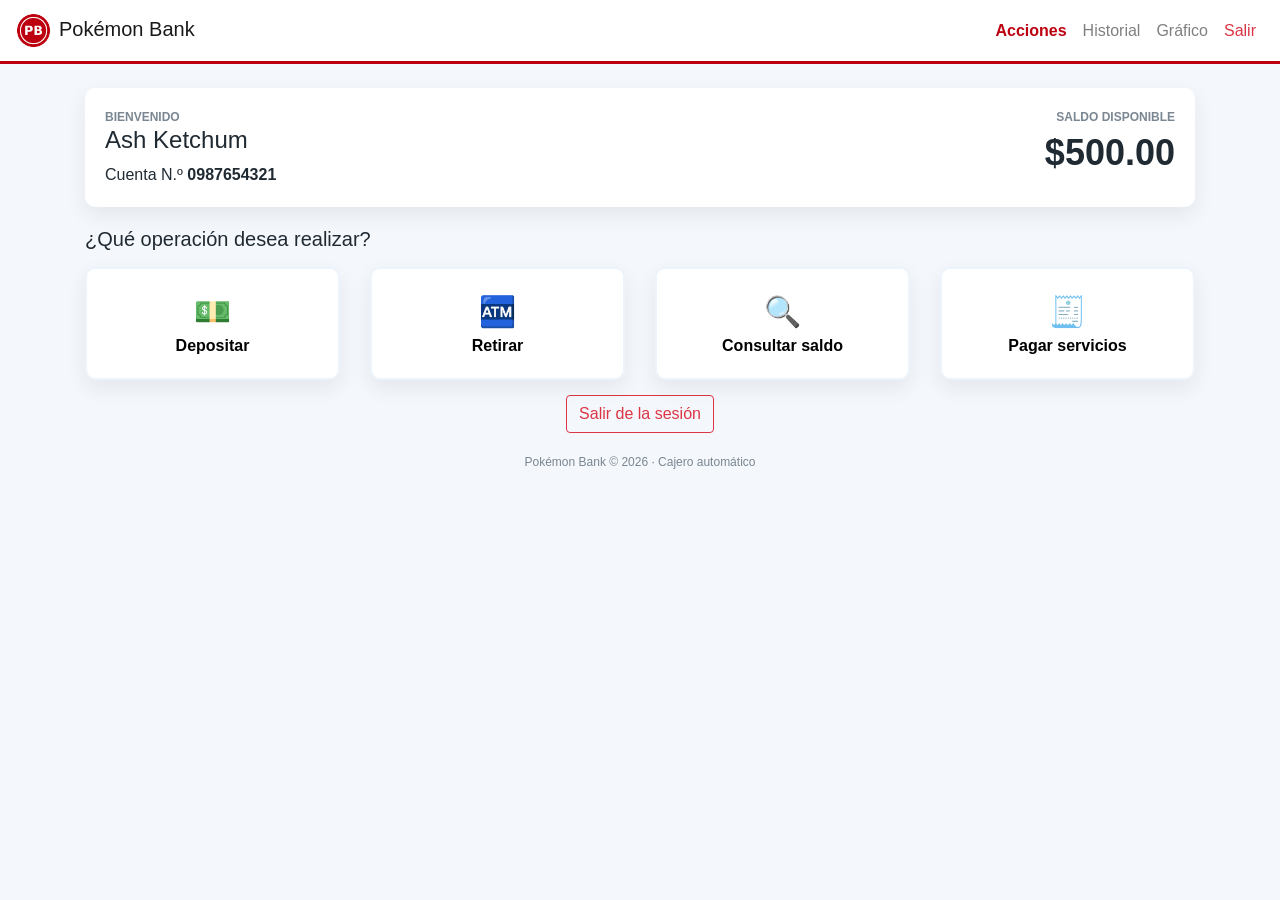
==== acciones.html @ d7a3fba0 "Pantalla de acciones con depositar, retirar, consultar saldo y pagar servicios" ====
<!DOCTYPE html>
<html lang="es">
<head>
  <meta charset="UTF-8">
  <meta name="viewport" content="width=device-width, initial-scale=1.0">
  <title>Pokémon Bank | Acciones</title>
  <link rel="icon" href="images/logo.png">
  <link rel="stylesheet" href="https://cdn.jsdelivr.net/npm/bootstrap@4.6.2/dist/css/bootstrap.min.css">
  <link rel="stylesheet" href="css/styles.css">
</head>
<body>

  <!-- Menú de navegación (se repite en las pantallas internas) -->
  <nav class="navbar navbar-expand-md navbar-light">
    <a class="navbar-brand" href="acciones.html"><img src="images/logo.png" alt="Logo">Pokémon Bank</a>
    <button class="navbar-toggler" type="button" data-toggle="collapse" data-target="#menu">
      <span class="navbar-toggler-icon"></span>
    </button>
    <div class="collapse navbar-collapse" id="menu">
      <ul class="navbar-nav ml-auto">
        <li class="nav-item"><a class="nav-link active" href="acciones.html">Acciones</a></li>
        <li class="nav-item"><a class="nav-link" href="historial.html">Historial</a></li>
        <li class="nav-item"><a class="nav-link" href="grafico.html">Gráfico</a></li>
        <li class="nav-item"><a class="nav-link text-danger" href="index.html">Salir</a></li>
      </ul>
    </div>
  </nav>

  <!-- PANTALLA 2: ACCIONES -->
  <main class="container mt-4">

    <!-- Datos del dueño de la cuenta -->
    <div class="tarjeta">
      <div class="row">
        <div class="col-md-6">
          <p class="etiqueta mb-0">Bienvenido</p>
          <h2 class="h4">Ash Ketchum</h2>
          <p class="mb-0">Cuenta N.º <strong>0987654321</strong></p>
        </div>
        <div class="col-md-6 text-md-right mt-3 mt-md-0">
          <p class="etiqueta mb-0">Saldo disponible</p>
          <p class="saldo mb-0">$500.00</p>
        </div>
      </div>
    </div>

    <h3 class="h5 mb-3">¿Qué operación desea realizar?</h3>

    <!-- Botones de transacciones: cada uno abre su ventana (modal) -->
    <div class="row">
      <div class="col-6 col-md-3">
        <button class="btn-accion" data-toggle="modal" data-target="#modalDeposito"><span>💵</span>Depositar</button>
      </div>
      <div class="col-6 col-md-3">
        <button class="btn-accion" data-toggle="modal" data-target="#modalRetiro"><span>🏧</span>Retirar</button>
      </div>
      <div class="col-6 col-md-3">
        <button class="btn-accion" data-toggle="modal" data-target="#modalSaldo"><span>🔍</span>Consultar saldo</button>
      </div>
      <div class="col-6 col-md-3">
        <button class="btn-accion" data-toggle="modal" data-target="#modalServicios"><span>🧾</span>Pagar servicios</button>
      </div>
    </div>

    <div class="text-center">
      <a href="index.html" class="btn btn-outline-danger">Salir de la sesión</a>
    </div>
  </main>

  <footer>Pokémon Bank © 2026 · Cajero automático</footer>


  <!-- ===== VENTANAS (MODALES) DE CADA TRANSACCIÓN ===== -->

  <!-- Depositar -->
  <div class="modal fade" id="modalDeposito">
    <div class="modal-dialog modal-dialog-centered">
      <div class="modal-content">
        <div class="modal-header">
          <h4 class="modal-title">Depositar</h4>
          <button type="button" class="close" data-dismiss="modal">&times;</button>
        </div>
        <div class="modal-body">
          <label for="montoDeposito">Monto a depositar ($)</label>
          <input type="number" id="montoDeposito" class="form-control" min="1" step="0.01" placeholder="0.00">
        </div>
        <div class="modal-footer">
          <button type="button" class="btn btn-secondary" data-dismiss="modal">Cancelar</button>
          <button type="button" class="btn btn-rojo">Depositar</button>
        </div>
      </div>
    </div>
  </div>

  <!-- Retirar -->
  <div class="modal fade" id="modalRetiro">
    <div class="modal-dialog modal-dialog-centered">
      <div class="modal-content">
        <div class="modal-header">
          <h4 class="modal-title">Retirar</h4>
          <button type="button" class="close" data-dismiss="modal">&times;</button>
        </div>
        <div class="modal-body">
          <p>Montos rápidos:</p>
          <div class="btn-group d-flex mb-3">
            <button type="button" class="btn btn-outline-secondary">$20</button>
            <button type="button" class="btn btn-outline-secondary">$40</button>
            <button type="button" class="btn btn-outline-secondary">$100</button>
          </div>
          <label for="montoRetiro">Otro monto ($)</label>
          <input type="number" id="montoRetiro" class="form-control" min="1" step="0.01" placeholder="0.00">
        </div>
        <div class="modal-footer">
          <button type="button" class="btn btn-secondary" data-dismiss="modal">Cancelar</button>
          <button type="button" class="btn btn-rojo">Retirar</button>
        </div>
      </div>
    </div>
  </div>

  <!-- Consultar saldo -->
  <div class="modal fade" id="modalSaldo">
    <div class="modal-dialog modal-dialog-centered">
      <div class="modal-content">
        <div class="modal-header">
          <h4 class="modal-title">Consulta de saldo</h4>
          <button type="button" class="close" data-dismiss="modal">&times;</button>
        </div>
        <div class="modal-body text-center">
          <p class="mb-1">Ash Ketchum · Cuenta 0987654321</p>
          <p class="etiqueta mb-0">Su saldo actual es</p>
          <p class="saldo positivo">$500.00</p>
        </div>
        <div class="modal-footer">
          <button type="button" class="btn btn-rojo" data-dismiss="modal">Aceptar</button>
        </div>
      </div>
    </div>
  </div>

  <!-- Pagar servicios -->
  <div class="modal fade" id="modalServicios">
    <div class="modal-dialog modal-dialog-centered">
      <div class="modal-content">
        <div class="modal-header">
          <h4 class="modal-title">Pago de servicios</h4>
          <button type="button" class="close" data-dismiss="modal">&times;</button>
        </div>
        <div class="modal-body">
          <label for="servicio">Servicio a pagar</label>
          <select id="servicio" class="form-control mb-3">
            <option value="">-- Seleccione --</option>
            <option>Energía eléctrica</option>
            <option>Internet</option>
            <option>Telefonía</option>
            <option>Agua potable</option>
          </select>
          <label for="referencia">Número de referencia (NIC)</label>
          <input type="text" id="referencia" class="form-control mb-3" placeholder="Ej. 1234567">
          <label for="montoServicio">Monto a pagar ($)</label>
          <input type="number" id="montoServicio" class="form-control" min="1" step="0.01" placeholder="0.00">
        </div>
        <div class="modal-footer">
          <button type="button" class="btn btn-secondary" data-dismiss="modal">Cancelar</button>
          <button type="button" class="btn btn-rojo">Pagar</button>
        </div>
      </div>
    </div>
  </div>

  <!-- JavaScript de Bootstrap (necesario para el menú y las ventanas) -->
  <script src="https://cdn.jsdelivr.net/npm/jquery@3.5.1/dist/jquery.slim.min.js"></script>
  <script src="https://cdn.jsdelivr.net/npm/bootstrap@4.6.2/dist/js/bootstrap.bundle.min.js"></script>
</body>
</html>
---- css/styles.css ----
/* =========================================
   Pokémon Bank - Estilos generales
   Framework: Bootstrap 4.6 (desde CDN)
   Aquí solo van los estilos propios del proyecto
   ========================================= */

/* Colores del proyecto (se usan en todo el sitio) */
:root {
  --rojo: #bd0010;
  --rojo-oscuro: #98000c;
  --verde: #087451;
  --texto: #202a33;
  --gris: #7a8792;
  --fondo: #f4f7fb;
  --celeste: #edf4fb;
}

body {
  background: var(--fondo);
  color: var(--texto);
  font-family: "Trebuchet MS", Arial, sans-serif;
}

/* ---------- Clases reutilizables ---------- */

.tarjeta {
  background: #fff;
  border-radius: 10px;
  box-shadow: 0 8px 20px rgba(35, 55, 75, .08);
  padding: 20px;
  margin-bottom: 20px;
}

.etiqueta {
  color: var(--gris);
  font-size: 12px;
  font-weight: bold;
  text-transform: uppercase;
}

.btn-rojo {
  background: var(--rojo);
  color: #fff;
  font-weight: bold;
}

.btn-rojo:hover {
  background: var(--rojo-oscuro);
  color: #fff;
}

.positivo { color: var(--verde); font-weight: bold; }
.negativo { color: var(--rojo); font-weight: bold; }

/* ---------- Barra de navegación ---------- */

.navbar {
  background: #fff;
  border-bottom: 3px solid var(--rojo);
}

.navbar-brand img {
  width: 35px;
  margin-right: 8px;
}

.navbar .nav-link.active {
  color: var(--rojo) !important;
  font-weight: bold;
}

/* ---------- Login ---------- */

.login {
  min-height: 100vh;
  display: flex;
  align-items: center;
  justify-content: center;
  padding: 15px;
}

.login .tarjeta {
  width: 100%;
  max-width: 380px;
  text-align: center;
}

.login img {
  width: 70px;
}

.pin {
  font-size: 24px;
  letter-spacing: 12px;
  text-align: center;
}

/* Teclado numérico del cajero: 3 columnas */
.teclado {
  display: grid;
  grid-template-columns: repeat(3, 1fr);
  gap: 8px;
  margin-top: 15px;
}

.teclado .btn {
  font-size: 20px;
  background: var(--celeste);
}

/* El botón OK del teclado se queda rojo */
.teclado .btn-rojo {
  background: var(--rojo);
}

.mensaje-error {
  color: var(--rojo);
  font-size: 14px;
  min-height: 20px;
}

/* ---------- Pantalla de acciones ---------- */

.saldo {
  font-size: 36px;
  font-weight: bold;
}

.btn-accion {
  width: 100%;
  padding: 20px 10px;
  margin-bottom: 15px;
  border-radius: 10px;
  background: #fff;
  border: 2px solid var(--celeste);
  font-weight: bold;
  box-shadow: 0 8px 20px rgba(35, 55, 75, .08);
}

.btn-accion:hover {
  border-color: var(--rojo);
}

.btn-accion span {
  display: block;
  font-size: 30px;
}

/* ---------- Gráfico de barras (hecho solo con CSS) ---------- */

.grafico {
  display: flex;
  align-items: flex-end;
  justify-content: space-around;
  height: 250px;
  border-bottom: 2px solid var(--gris);
}

.barra {
  width: 18%;
  color: #fff;
  font-weight: bold;
  text-align: center;
  padding-top: 5px;
  border-radius: 6px 6px 0 0;
}

/* La altura de cada barra = cantidad de transacciones x 25% */
.deposito { height: 75%;  background: var(--verde); }
.retiro   { height: 50%;  background: var(--rojo); }
.consulta { height: 25%;  background: #3286d8; }
.servicio { height: 100%; background: #f4a51c; }

.nombres-barras {
  display: flex;
  justify-content: space-around;
  font-size: 13px;
  margin-top: 5px;
}

.nombres-barras span {
  width: 18%;
  text-align: center;
}

footer {
  color: var(--gris);
  font-size: 12px;
  text-align: center;
  padding: 20px 0;
}

/* ---------- Celulares ---------- */
@media (max-width: 576px) {
  .saldo { font-size: 28px; }
  .grafico { height: 180px; }
  .nombres-barras { font-size: 11px; }
}
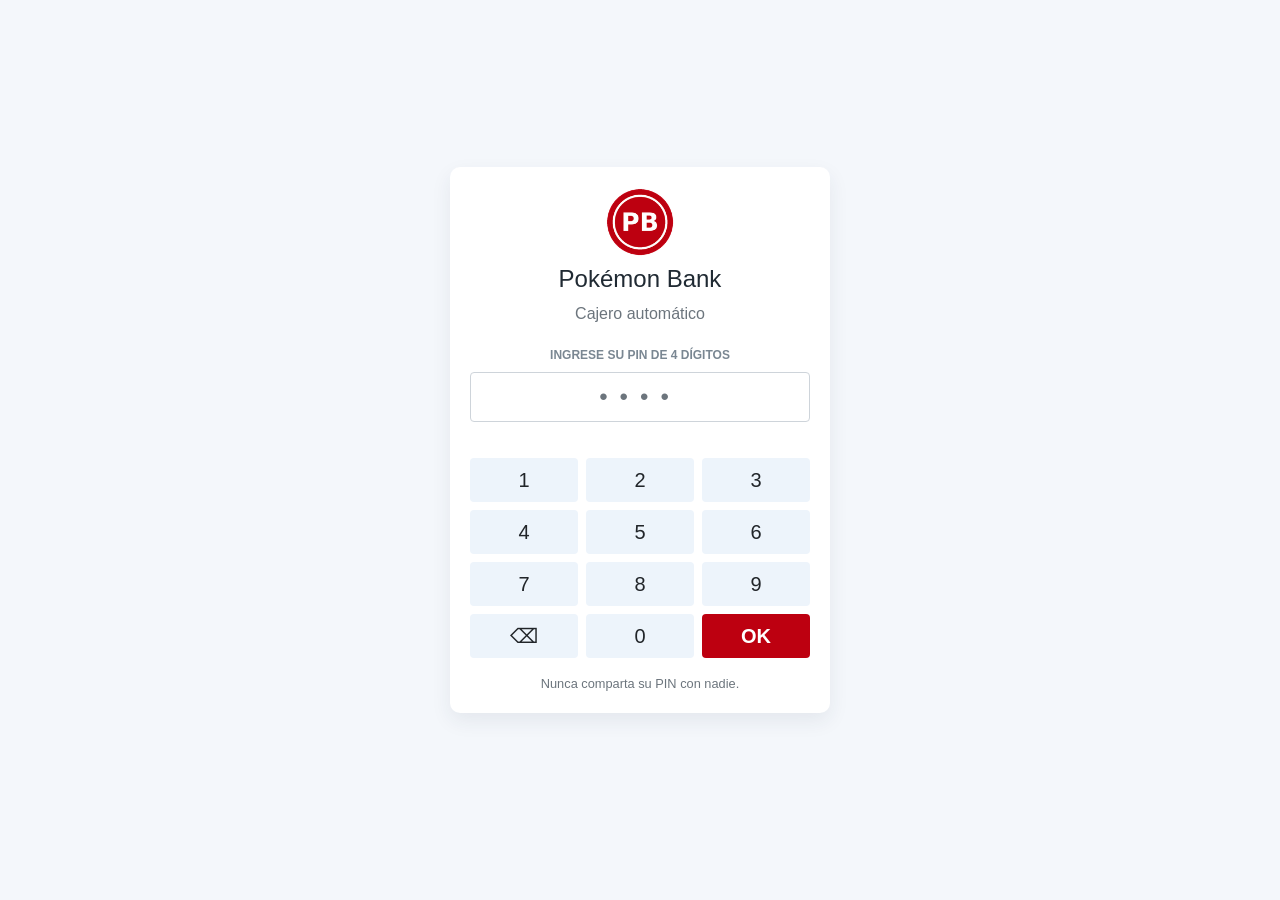
==== commit 1abe0032: "Conectar las pantallas con los archivos JavaScript y control de sesion" ====
--- a/acciones.html
+++ b/acciones.html
@@ -8,7 +8,7 @@
   <link rel="stylesheet" href="https://cdn.jsdelivr.net/npm/bootstrap@4.6.2/dist/css/bootstrap.min.css">
   <link rel="stylesheet" href="css/styles.css">
 </head>
-<body>
+<body data-protegida>
 
   <!-- Menú de navegación (se repite en las pantallas internas) -->
   <nav class="navbar navbar-expand-md navbar-light">
@@ -21,7 +21,7 @@
         <li class="nav-item"><a class="nav-link active" href="acciones.html">Acciones</a></li>
         <li class="nav-item"><a class="nav-link" href="historial.html">Historial</a></li>
         <li class="nav-item"><a class="nav-link" href="grafico.html">Gráfico</a></li>
-        <li class="nav-item"><a class="nav-link text-danger" href="index.html">Salir</a></li>
+        <li class="nav-item"><a class="nav-link text-danger salir" href="index.html">Salir</a></li>
       </ul>
     </div>
   </nav>
@@ -34,12 +34,12 @@
       <div class="row">
         <div class="col-md-6">
           <p class="etiqueta mb-0">Bienvenido</p>
-          <h2 class="h4">Ash Ketchum</h2>
-          <p class="mb-0">Cuenta N.º <strong>0987654321</strong></p>
+          <h2 class="h4" id="nombreUsuario">Ash Ketchum</h2>
+          <p class="mb-0">Cuenta N.º <strong id="cuentaUsuario">0987654321</strong></p>
         </div>
         <div class="col-md-6 text-md-right mt-3 mt-md-0">
           <p class="etiqueta mb-0">Saldo disponible</p>
-          <p class="saldo mb-0">$500.00</p>
+          <p class="saldo mb-0 saldoUsuario">$500.00</p>
         </div>
       </div>
     </div>
@@ -63,7 +63,7 @@
     </div>
 
     <div class="text-center">
-      <a href="index.html" class="btn btn-outline-danger">Salir de la sesión</a>
+      <a href="index.html" class="btn btn-outline-danger salir">Salir de la sesión</a>
     </div>
   </main>
 
@@ -83,10 +83,11 @@
         <div class="modal-body">
           <label for="montoDeposito">Monto a depositar ($)</label>
           <input type="number" id="montoDeposito" class="form-control" min="1" step="0.01" placeholder="0.00">
+          <p id="errorDeposito" class="mensaje-error"></p>
         </div>
         <div class="modal-footer">
           <button type="button" class="btn btn-secondary" data-dismiss="modal">Cancelar</button>
-          <button type="button" class="btn btn-rojo">Depositar</button>
+          <button type="button" class="btn btn-rojo" id="btnDepositar">Depositar</button>
         </div>
       </div>
     </div>
@@ -103,16 +104,17 @@
         <div class="modal-body">
           <p>Montos rápidos:</p>
           <div class="btn-group d-flex mb-3">
-            <button type="button" class="btn btn-outline-secondary">$20</button>
-            <button type="button" class="btn btn-outline-secondary">$40</button>
-            <button type="button" class="btn btn-outline-secondary">$100</button>
+            <button type="button" class="btn btn-outline-secondary monto-rapido" data-monto="20">$20</button>
+            <button type="button" class="btn btn-outline-secondary monto-rapido" data-monto="40">$40</button>
+            <button type="button" class="btn btn-outline-secondary monto-rapido" data-monto="100">$100</button>
           </div>
           <label for="montoRetiro">Otro monto ($)</label>
           <input type="number" id="montoRetiro" class="form-control" min="1" step="0.01" placeholder="0.00">
+          <p id="errorRetiro" class="mensaje-error"></p>
         </div>
         <div class="modal-footer">
           <button type="button" class="btn btn-secondary" data-dismiss="modal">Cancelar</button>
-          <button type="button" class="btn btn-rojo">Retirar</button>
+          <button type="button" class="btn btn-rojo" id="btnRetirar">Retirar</button>
         </div>
       </div>
     </div>
@@ -129,7 +131,7 @@
         <div class="modal-body text-center">
           <p class="mb-1">Ash Ketchum · Cuenta 0987654321</p>
           <p class="etiqueta mb-0">Su saldo actual es</p>
-          <p class="saldo positivo">$500.00</p>
+          <p class="saldo positivo saldoUsuario">$500.00</p>
         </div>
         <div class="modal-footer">
           <button type="button" class="btn btn-rojo" data-dismiss="modal">Aceptar</button>
@@ -159,10 +161,11 @@
           <input type="text" id="referencia" class="form-control mb-3" placeholder="Ej. 1234567">
           <label for="montoServicio">Monto a pagar ($)</label>
           <input type="number" id="montoServicio" class="form-control" min="1" step="0.01" placeholder="0.00">
+          <p id="errorServicio" class="mensaje-error"></p>
         </div>
         <div class="modal-footer">
           <button type="button" class="btn btn-secondary" data-dismiss="modal">Cancelar</button>
-          <button type="button" class="btn btn-rojo">Pagar</button>
+          <button type="button" class="btn btn-rojo" id="btnPagar">Pagar</button>
         </div>
       </div>
     </div>
@@ -171,5 +174,11 @@
   <!-- JavaScript de Bootstrap (necesario para el menú y las ventanas) -->
   <script src="https://cdn.jsdelivr.net/npm/jquery@3.5.1/dist/jquery.slim.min.js"></script>
   <script src="https://cdn.jsdelivr.net/npm/bootstrap@4.6.2/dist/js/bootstrap.bundle.min.js"></script>
+  <!-- Archivos propios: datos, validaciones, mensajes, comprobante y lógica de acciones -->
+  <script src="js/datos.js"></script>
+  <script src="js/validaciones.js"></script>
+  <script src="js/dialogos.js"></script>
+  <script src="js/comprobante.js"></script>
+  <script src="js/acciones.js"></script>
 </body>
 </html>
